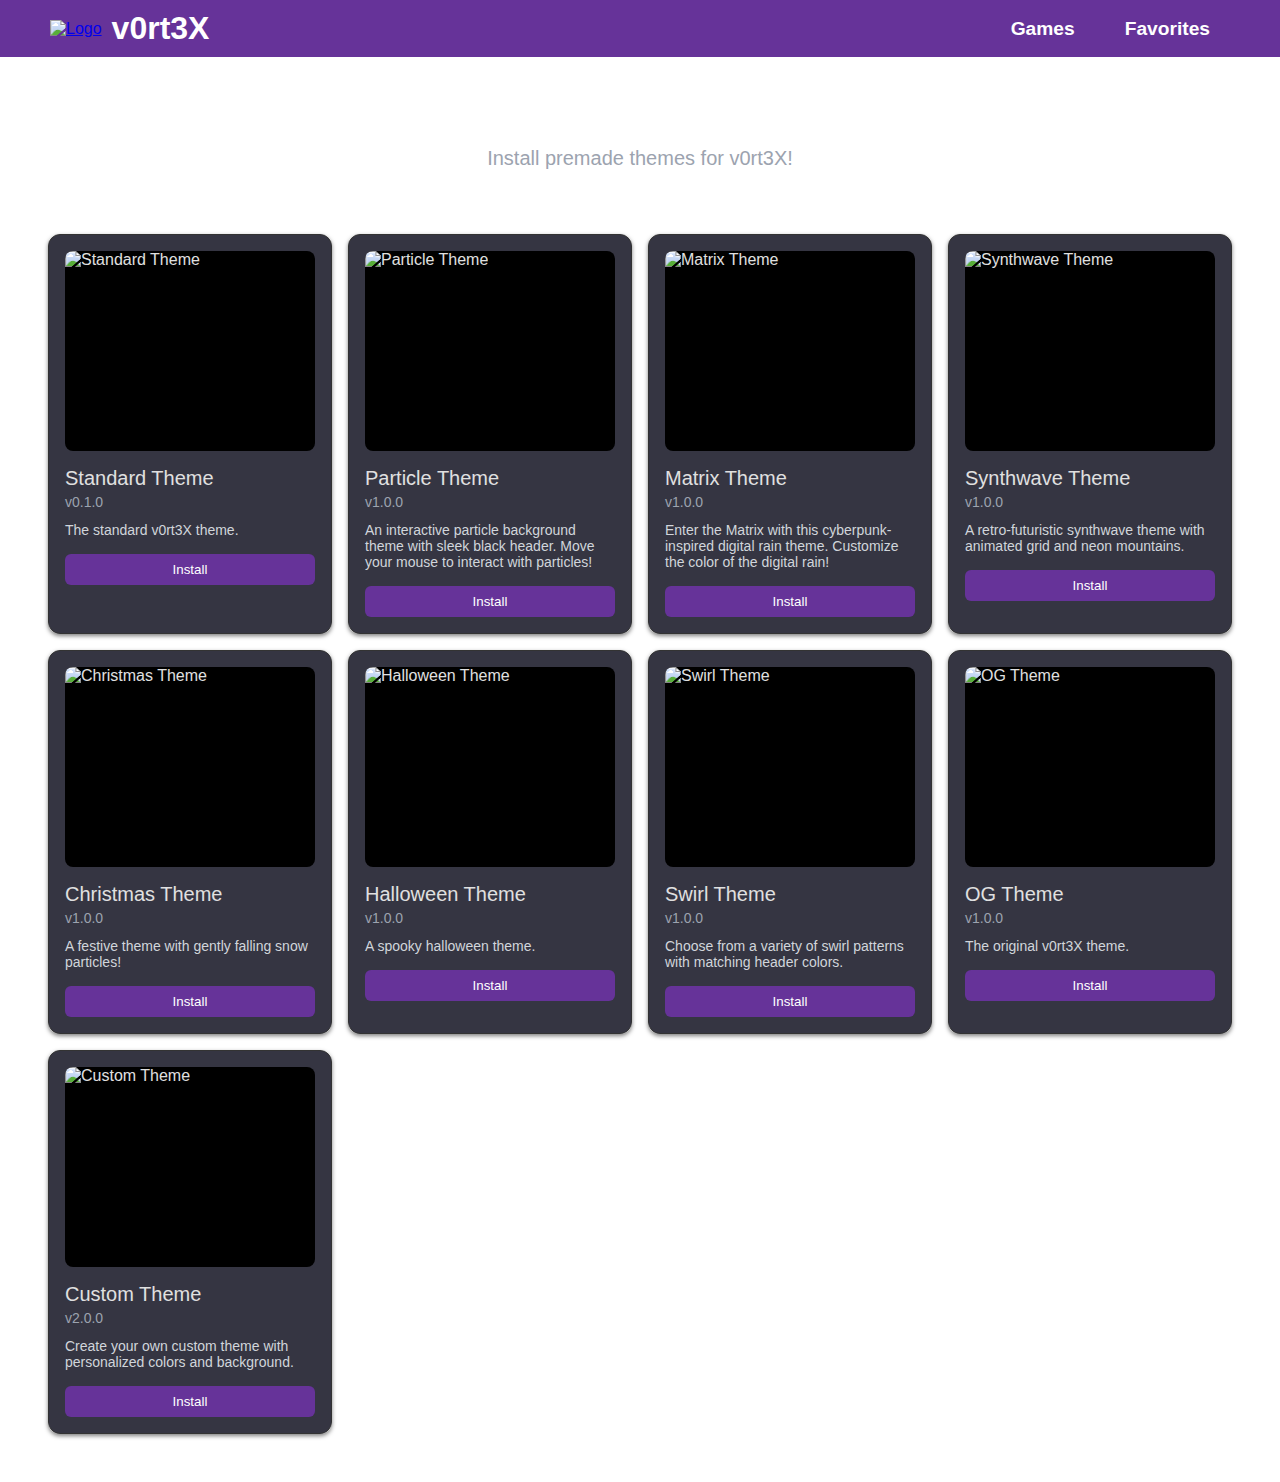
==== setting.html @ ce09fbc5 "Add files via upload" ====
<!DOCTYPE html>
<html lang="en">
<head>
    <meta charset="UTF-8">
    <meta name="viewport" content="width=device-width, initial-scale=1.0">
    <title>v0rt3X | Themes</title>
    <link rel="shortcut icon" href="assets/logo2.png" type="image/png">
    <link rel="stylesheet" href="https://cdnjs.cloudflare.com/ajax/libs/font-awesome/6.0.0-beta3/css/all.min.css">
    <style>
        ::-webkit-scrollbar {
            display: none;
        }

        * {
            margin: 0;
            padding: 0;
            box-sizing: border-box;
        }

        #particles-js {
            position: fixed;
            top: 0;
            left: 0;
            width: 100%;
            height: 100%;
            z-index: -1;
            background-color: #000000;
            display: none;
        }

        #matrix-canvas {
            position: fixed;
            top: 0;
            left: 0;
            width: 100%;
            height: 100%;
            z-index: -1;
            display: none;
        }

        .swirl-theme-interface {
            background-color: rgba(31, 31, 46, 0.95);
            padding: 1.5rem;
            border-radius: 0.75rem;
            margin-top: 1rem;
        }

            .swirl-theme-interface h3 {
                margin-bottom: 1rem;
                color: white;
            }

        .color-options {
            display: grid;
            grid-template-columns: repeat(3, 1fr);
            gap: 1rem;
            margin-top: 1rem;
        }

        .color-option {
            background-color: #2d2d3d;
            color: white;
            padding: 0.5rem 1rem;
            border-radius: 0.375rem;
            cursor: pointer;
            border: 1px solid #444;
            text-align: center;
            transition: transform 0.2s;
        }

            .color-option:hover {
                transform: scale(1.05);
            }

        .color-red {
            background-color: #ff0000;
        }

        .color-purple {
            background-color: #800080;
        }

        .color-gold {
            background-color: #ffd700;
        }

        .color-blue {
            background-color: #0000ff;
        }

        .color-green {
            background-color: #008000;
        }

        .color-black {
            background-color: #000000;
        }

        .custom-theme-interface {
            background-color: rgba(31, 31, 46, 0.95);
            padding: 1.5rem;
            border-radius: 0.75rem;
            margin-top: 1rem;
        }

            .custom-theme-interface h3 {
                margin-bottom: 1rem;
                color: white;
            }

        .custom-theme-controls {
            display: flex;
            flex-direction: column;
            gap: 1rem;
        }

        .control-group {
            display: flex;
            align-items: center;
            gap: 1rem;
        }

            .control-group label {
                min-width: 120px;
                color: white;
            }

        .custom-theme-interface input[type="color"] {
            width: 60px;
            height: 30px;
            padding: 0;
            border: none;
            border-radius: 4px;
        }

        .custom-theme-interface input[type="file"] {
            display: none;
        }

        .file-upload-btn {
            background-color: #2d2d3d;
            color: white;
            padding: 0.5rem 0.5rem;
            border-radius: 0.375rem;
            cursor: pointer;
            border: 1px solid #444;
        }

        .apply-custom-theme {
            background-color: rebeccapurple;
            color: white;
            border: none;
            border-radius: 0.375rem;
            padding: 0.5rem 1rem;
            cursor: pointer;
            margin-top: 1rem;
            width: 100%;
        }

            .apply-custom-theme:hover {
                background-color: #663399;
            }

        .selected-file-name {
            font-size: 0.875rem;
            color: #9ca3af;
            margin-left: 1rem;
        }

        body {
            font-family: Arial, sans-serif;
            margin: 0;
            padding: 0;
            background-image: url('assets/background.jpg');
            background-size: cover;
            background-repeat: no-repeat;
            background-attachment: fixed;
            color: #e0e0e0;
            min-height: 100vh;
            transition: background-image 0.5s ease;
        }

        header {
            width: 100%;
            background-color: rebeccapurple;
            color: white;
            display: flex;
            justify-content: space-between;
            align-items: center;
            padding: 10px 20px;
            border-bottom: none;
            transition: background-color 0.5s ease;
            z-index: 1;
            position: fixed;
        }

        .logo-container {
            display: flex;
            align-items: center;
            margin-left: 30px;
        }

        .logo-img {
            width: 30px;
            height: auto;
            margin-right: 10px;
        }

        #logo-text {
            margin: 0;
            font-size: 2rem;
            color: white;
            text-align: left;
        }

        .nav-container {
            display: flex;
            align-items: center;
        }

            .nav-container a {
                margin-right: 50px;
                font-size: 1.2rem;
                color: white;
                text-decoration: none;
                font-weight: bold;
            }

                .nav-container a:hover {
                    color: purple;
                }

        .container {
            max-width: 1400px;
            margin: 0 auto;
            padding: 2rem;
            position: relative;
            z-index: 1;
        }

        .marketplace-header {
            text-align: center;
            margin-bottom: 3rem;
            color: white;
        }

            .marketplace-header h1 {
                font-size: 2.75rem;
                margin-bottom: 0.5rem;
            }

        .subtitle {
            font-size: 1.25rem;
            color: #9ca3af;
        }

        .grid {
            display: grid;
            grid-template-columns: repeat(4, minmax(250px, 1fr));
            gap: 1rem;
            padding: 1rem;
        }

        .card {
            background-color: rgba(31, 31, 46, 0.9);
            border-radius: 0.75rem;
            padding: 1rem;
            display: flex;
            flex-direction: column;
            height: 100%;
            border: 1px solid #333;
            box-shadow: 0 2px 4px rgba(0, 0, 0, 0.5);
            transition: transform 0.3s ease, box-shadow 0.3s ease;
        }

            .card:hover {
                transform: scale(1.05);
                box-shadow: 0 0 15px 2px rgba(255, 99, 255, 0.5);
            }

        .card-image {
            background-color: #000;
            border-radius: 0.5rem;
            height: 200px;
            overflow: hidden;
            margin-bottom: 1rem;
        }

            .card-image img {
                width: 100%;
                height: 100%;
                object-fit: cover;
            }

        .card-content {
            flex-grow: 1;
        }

        .card-title {
            font-size: 1.25rem;
            font-weight: 500;
            margin-bottom: 0.25rem;
        }

        .card-version {
            color: #9ca3af;
            font-size: 0.875rem;
            margin-bottom: 0.75rem;
        }

        .card-description {
            color: #d1d5db;
            font-size: 0.875rem;
            margin-bottom: 1rem;
        }

        .install-button {
            width: 100%;
            background-color: rebeccapurple;
            color: white;
            border: none;
            border-radius: 0.375rem;
            padding: 0.5rem 1rem;
            cursor: pointer;
            transition: background-color 0.2s;
        }

            .install-button:hover {
                background-color: #663399;
            }

        @media (max-width: 768px) {
            .grid {
                grid-template-columns: 1fr;
            }

            .nav-container a {
                margin-right: 20px;
            }

            .logo-container {
                margin-left: 20px;
            }
        }

        #particles-js {
            position: fixed;
            top: 0;
            left: 0;
            width: 100%;
            height: 100%;
            z-index: -1; /* Changed from -1 to 1 to appear above background */
            pointer-events: none; /* Allows clicking through the snow */
            background-color: transparent; /* Changed from #000000 to transparent */
        }

        /* Update header z-index to appear above particles */
        header {
            width: 100%;
            background-color: rebeccapurple;
            color: white;
            display: flex;
            justify-content: space-between;
            align-items: center;
            padding: 10px 20px;
            border-bottom: none;
            transition: background-color 0.5s ease;
            z-index: 2; /* Changed from 1 to 2 to appear above particles */
            position: relative;
        }

        /* Update container z-index to appear above particles */
        .container {
            max-width: 1400px;
            margin: 0 auto;
            padding: 2rem;
            position: relative;
            z-index: 2; /* Changed from 1 to 2 to appear above particles */
        }
    </style>
    <script>
        // Function to initialize snow effect
        function initSnowEffect() {
            const particleContainer = document.getElementById('particles-js');
            if (!particleContainer) {
                // Create particles-js container if it doesn't exist
                const container = document.createElement('div');
                container.id = 'particles-js';
                document.body.appendChild(container);
            }

            particleContainer.style.display = 'block';
            particleContainer.style.backgroundColor = 'transparent';

            particlesJS('particles-js', {
                particles: {
                    number: {
                        value: 100,
                        density: {
                            enable: true,
                            value_area: 800
                        }
                    },
                    color: {
                        value: "#ffffff"
                    },
                    shape: {
                        type: "circle",
                    },
                    opacity: {
                        value: 0.7,
                        random: false,
                    },
                    size: {
                        value: 4,
                        random: true,
                        anim: {
                            enable: true,
                            speed: 2,
                            size_min: 1,
                            sync: false
                        }
                    },
                    line_linked: {
                        enable: false,
                    },
                    move: {
                        enable: true,
                        speed: 2,
                        direction: "bottom",
                        random: true,
                        straight: false,
                        out_mode: "out",
                        bounce: false,
                        attract: {
                            enable: false,
                            rotateX: 600,
                            rotateY: 1200
                        }
                    }
                },
                interactivity: {
                    detect_on: "canvas",
                    events: {
                        onhover: {
                            enable: true,
                            mode: "bubble"
                        },
                        onclick: {
                            enable: true,
                            mode: "repulse"
                        },
                        resize: true
                    },
                    modes: {
                        bubble: {
                            distance: 200,
                            size: 6,
                            duration: 0.3,
                            opacity: 1,
                            speed: 3
                        },
                        repulse: {
                            distance: 200,
                            duration: 0.4
                        }
                    }
                },
                retina_detect: true
            });
        }

        // Function to check and load theme
        function loadSavedTheme() {
            const savedTheme = localStorage.getItem('v0rt3x-theme');
            if (savedTheme) {
                const themeSettings = JSON.parse(savedTheme);

                if (themeSettings.themeName === "Christmas Theme") {
                    // Apply background and header color
                    if (themeSettings.background === 'none') {
                        document.body.style.backgroundImage = 'none';
                        document.body.style.backgroundColor = '#000000';
                    } else {
                        document.body.style.backgroundImage = `url('${themeSettings.background}')`;
                    }

                    const header = document.querySelector('header');
                    if (header) {
                        header.style.backgroundColor = themeSettings.headerColor;
                    }

                    // Initialize snow effect
                    initSnowEffect();
                }
            }
        }

        // Add required CSS
        const snowStyles = document.createElement('style');
        snowStyles.textContent = `
        #particles-js {
            position: fixed;
            top: 0;
            left: 0;
            width: 100%;
            height: 100%;
            z-index: 1;
            pointer-events: none;
            background-color: transparent;
        }

        header {
            z-index: 2;
            position: relative;
        }

        .container {
            position: relative;
            z-index: 2;
        }
`;
        document.head.appendChild(snowStyles);

        // Load theme when DOM is ready
        document.addEventListener('DOMContentLoaded', loadSavedTheme);
    </script>
    <script>
        function loadSavedTheme() {
            const savedTheme = localStorage.getItem('v0rt3x-theme');
            if (savedTheme) {
                const themeSettings = JSON.parse(savedTheme);

                if (themeSettings.themeName === "Matrix Theme") {
                    document.body.style.backgroundImage = 'none';
                    document.body.style.backgroundColor = '#000000';
                    document.querySelector('header').style.backgroundColor = '#003300';

                    const matrixCanvas = document.getElementById('matrix-canvas');
                    if (matrixCanvas) {
                        matrixCanvas.style.display = 'block';
                        if (matrixCanvas.dataset.animationId) {
                            cancelAnimationFrame(parseInt(matrixCanvas.dataset.animationId));
                        }
                        // Make sure your matrix initialization function is available and uses this color
                        initMatrix(themeSettings.matrixColor || '#00FF00');
                    }
                }
            }
        }

        document.addEventListener('DOMContentLoaded', loadSavedTheme);
    </script>
</head>
<body>
    <div id="particles-js"></div>
    <canvas id="matrix-canvas" style="position: fixed; top: 0; left: 0; z-index: -1; display: none;"></canvas>
    <header>
        <div class="logo-container">
            <a href="index.html"><img src="assets/logo.png" alt="Logo" class="logo-img"></a>
            <h1 id="logo-text">v0rt3X</h1>
        </div>
        <div class="nav-container">
            <a href="g.html">Games</a>
            <a href="favorites.html" class="active">Favorites</a>
        </div>
    </header>

    <div class="container">
        <div class="marketplace-header">
            <h1>THEMES</h1>
            <p class="subtitle">Install premade themes for v0rt3X!</p>
        </div>

        <div class="grid" id="extensions-grid"></div>
    </div>

    <script src="https://cdnjs.cloudflare.com/ajax/libs/particles.js/2.0.0/particles.min.js"></script>
    <script>
        document.getElementById('logo-text').addEventListener('click', function () {
            window.location.href = ('index.html')
        });

        const themes = {
            standard: {
                name: "Standard Theme",
                version: "v0.1.0",
                description: "The standard v0rt3X theme.",
                background: 'assets/background.jpg',
                headerColor: 'rebeccapurple',
                icon: "assets/theme.png",
                type: "main"
            },
            particle: {
                name: "Particle Theme",
                version: "v1.0.0",
                description: "An interactive particle background theme with sleek black header. Move your mouse to interact with particles!",
                background: 'none',
                headerColor: 'black',
                icon: "assets/theme4.png",
                type: "main",
                customInit: function (color = '#4B0082') {
                    const particleContainer = document.getElementById('particles-js');
                    particleContainer.style.display = 'block';

                    particlesJS('particles-js', {
                        particles: {
                            number: { value: 150, density: { enable: true, value_area: 800 } },
                            color: { value: color },
                            shape: {
                                type: 'circle',
                                stroke: { width: 0, color: '#000000' }
                            },
                            opacity: { value: 1, random: false },
                            size: { value: 4, random: true },
                            move: {
                                enable: true,
                                speed: 1.6,
                                direction: 'top',
                                random: false,
                                straight: false,
                                out_mode: 'out'
                            },
                            line_linked: {
                                enable: true,
                                distance: 145,
                                color: color,
                                opacity: 1,
                                width: 2
                            }
                        },
                        interactivity: {
                            detect_on: 'window',
                            events: {
                                onhover: { enable: true, mode: 'grab' },
                                onclick: { enable: true, mode: 'push' }
                            },
                            modes: {
                                repulse: { distance: 100, duration: 0.25 },
                                grab: { distance: 155 },
                                push: { particles_nb: 4 }
                            }
                        },
                        retina_detect: true,
                        fps_limit: 60
                    });
                }
            },
            matrix: {
                name: "Matrix Theme",
                version: "v1.0.0",
                description: "Enter the Matrix with this cyberpunk-inspired digital rain theme. Customize the color of the digital rain!",
                background: 'none',
                headerColor: '#003300',
                icon: "assets/matrix.png",
                type: "main",
                customInit: function (color = '#00FF00') {
                    const canvas = document.getElementById('matrix-canvas');
                    const ctx = canvas.getContext('2d');

                    function resizeCanvas() {
                        canvas.width = window.innerWidth;
                        canvas.height = window.innerHeight;
                    }
                    resizeCanvas();
                    window.addEventListener('resize', resizeCanvas);

                    const matrix = "abcdefghijklmnopqrstuvwxyzABCDEFGHIJKLMNOPQRSTUVWXYZ123456789@#$%^&*()*&^%+-/~{[|`]}";
                    const characters = matrix.split("");

                    const fontSize = 20;
                    const columns = canvas.width / fontSize;
                    const drops = [];

                    for (let x = 0; x < columns; x++) {
                        drops[x] = 1;
                    }

                    function draw() {


                        ctx.fillStyle = "rgba(0, 0, 0, 0.05)";
                        ctx.fillRect(0, 0, canvas.width, canvas.height);

                        ctx.fillStyle = color;
                        ctx.font = fontSize + "px monospace";

                        for (let i = 0; i < drops.length; i++) {
                            const text = characters[Math.floor(Math.random() * characters.length)];
                            ctx.fillText(text, i * fontSize, drops[i] * fontSize);

                            if (drops[i] * fontSize > canvas.height && Math.random() > 0.975) {
                                drops[i] = 0;
                            }

                            drops[i]++;
                        }
                    }

                    let animationId;
                    function animate() {
                        animationId = requestAnimationFrame(animate);
                        draw();
                    }

                    animate();
                    canvas.dataset.animationId = animationId;
                }
            },
            synthwave: {
                name: "Synthwave Theme",
                version: "v1.0.0",
                description: "A retro-futuristic synthwave theme with animated grid and neon mountains.",
                background: 'assets/sythwave.gif',
                headerColor: '#ff1493',
                icon: "assets/syth.png",
                type: "main",
            },
            christmas: {
                name: "Christmas Theme",
                version: "v1.0.0",
                description: "A festive theme with gently falling snow particles!",
                background: 'assets/snow.png',
                headerColor: '#004AAD',
                icon: "assets/christmas.png",
                type: "main",
                customInit: function () {
                    const particleContainer = document.getElementById('particles-js');
                    particleContainer.style.display = 'block';

                    particlesJS('particles-js', {
                        particles: {
                            number: {
                                value: 200,
                                density: {
                                    enable: true,
                                    value_area: 800
                                }
                            },
                            color: {
                                value: "#ffffff"
                            },
                            shape: {
                                type: "circle",
                            },
                            opacity: {
                                value: 1,
                                random: false,
                            },
                            size: {
                                value: 4,
                                random: true,
                            },
                            line_linked: {
                                enable: false,
                            },
                            move: {
                                enable: true,
                                speed: 2,
                                direction: "bottom",
                                random: true,
                                straight: false,
                                out_mode: "out",
                                bounce: false,
                            }
                        },
                        interactivity: {
                            detect_on: "canvas",
                            events: {
                                onhover: {
                                    enable: true,
                                    mode: "repulse"
                                },
                                onclick: {
                                    enable: true,
                                    mode: "push"
                                },
                                resize: true
                            },
                            modes: {
                                repulse: {
                                    distance: 100,
                                    duration: 0.4
                                },
                                push: {
                                    particles_nb: 4
                                }
                            }
                        },
                        retina_detect: true
                    });
                }
            },
            Halloweenn: {
                name: "Halloween Theme",
                version: "v1.0.0",
                description: "A spooky halloween theme.",
                background: 'assets/hall.png',
                headerColor: '#000000',
                icon: "assets/halloween.png",
                type: "main",
            },
            swirl: {
                name: "Swirl Theme",
                version: "v1.0.0",
                description: "Choose from a variety of swirl patterns with matching header colors.",
                icon: "assets/theme-3.png",
                headerColor: 'rebeccapurple',
                background: 'assets/background.jpg',
                type: "main"
            },
            og: {
                name: "OG Theme",
                version: "v1.0.0",
                description: "The original v0rt3X theme.",
                background: 'assets/og-theme.jpg',
                headerColor: '#1a1a1a',
                icon: "assets/theme-2.png",
                type: "main"
            },
            custom: {
                name: "Custom Theme",
                version: "v2.0.0",
                description: "Create your own custom theme with personalized colors and background.",
                icon: "assets/theme.png",
                headerColor: 'rebeccapurple',
                type: "main"
            }
        };

        function createMatrixThemeInterface() {
            const interfaceDiv = document.createElement('div');
            interfaceDiv.className = 'custom-theme-interface';
            interfaceDiv.innerHTML = `
<h3>Customize Matrix Theme</h3>
<div class="custom-theme-controls">
            <div class="control-group">
                <label>Matrix Color:</label>
                <input type="color" id="matrixColor" value="#00FF00">
            </div>
            <button class="apply-custom-theme" onclick="applyMatrixTheme()">Apply Theme</button>
</div>
                    `;
            return interfaceDiv;
        }

        function applyMatrixTheme() {
            const color = document.getElementById('matrixColor').value;
            document.body.style.backgroundImage = 'none';
            document.body.style.backgroundColor = '#000000';
            document.querySelector('header').style.backgroundColor = '#000000';

            const particleContainer = document.getElementById('particles-js');
            const matrixCanvas = document.getElementById('matrix-canvas');

            if (particleContainer) {
                particleContainer.style.display = 'none';
            }
            if (matrixCanvas) {
                matrixCanvas.style.display = 'block';
                if (matrixCanvas.dataset.animationId) {
                    cancelAnimationFrame(parseInt(matrixCanvas.dataset.animationId));
                }
                themes.matrix.customInit(color);
            }

            const themeSettings = {
                themeName: "Matrix Theme",
                background: 'none',
                headerColor: '#000000',
                matrixColor: color
            };
            localStorage.setItem('v0rt3x-theme', JSON.stringify(themeSettings));
        }

        function createParticleThemeInterface() {
            const interfaceDiv = document.createElement('div');
            interfaceDiv.className = 'custom-theme-interface';
            interfaceDiv.innerHTML = `
<h3>Customize Particle Theme</h3>
<div class="custom-theme-controls">
            <div class="control-group">
                <label>Particle Color:</label>
                <input type="color" id="particleColor" value="#4B0082">
            </div>
            <button class="apply-custom-theme" onclick="applyParticleTheme()">Apply Theme</button>
</div>
                    `;
            return interfaceDiv;
        }

        function createSwirlThemeInterface() {
            const interfaceDiv = document.createElement('div');
            interfaceDiv.className = 'swirl-theme-interface';
            interfaceDiv.innerHTML = `
<h3>Choose Swirl Color</h3>
<div class="color-options">
            <div class="color-option color-red" onclick="applySwirlTheme('red', '#ff0000')">Red</div>
            <div class="color-option color-purple" onclick="applySwirlTheme('purple', '#800080')">Purple</div>
            <div class="color-option color-gold" onclick="applySwirlTheme('gold', '#ffd700')">Gold</div>
            <div class="color-option color-blue" onclick="applySwirlTheme('blue', '#0000ff')">Blue</div>
            <div class="color-option color-green" onclick="applySwirlTheme('green', '#008000')">Green</div>
            <div class="color-option color-black" onclick="applySwirlTheme('black', '#000000')">Black</div>
</div>
                    `;
            return interfaceDiv;
        }

        function createCustomThemeInterface() {
            const interfaceDiv = document.createElement('div');
            interfaceDiv.className = 'custom-theme-interface';
            interfaceDiv.innerHTML = `
<h3>Customize Theme</h3>
<div class="custom-theme-controls">
            <div class="control-group">
                <label>Header Color:</label>
                <input type="color" id="headerColor" value="#663399">
            </div>
            <div class="control-group">
                <label>Background:</label>
                <label class="file-upload-btn" for="backgroundFile">
                    Choose File
                </label>
                <input type="file" id="backgroundFile" accept="image/*">
            </div>
            <button class="apply-custom-theme" onclick="applyCustomTheme()">Apply Theme</button>
</div>
                    `;
            return interfaceDiv;
        }

        function createThemeCard(theme) {
            const card = document.createElement('div');
            card.className = 'card';

            card.innerHTML = `
<div class="card-image">
            <img src="${theme.icon}" alt="${theme.name}">
</div>
<div class="card-content">
            <h2 class="card-title">${theme.name}</h2>
            <div class="card-version">${theme.version}</div>
            <p class="card-description">${theme.description}</p>
            <button class="install-button">Install</button>
</div>
                    `;

            const installButton = card.querySelector('.install-button');
            installButton.addEventListener('click', () => {
                const existingInterface = document.querySelector('.custom-theme-interface, .swirl-theme-interface');
                if (existingInterface) {
                    existingInterface.remove();
                }

                if (theme.name === "Custom Theme") {
                    card.appendChild(createCustomThemeInterface());
                } else if (theme.name === "Swirl Theme") {
                    card.appendChild(createSwirlThemeInterface());
                } else if (theme.name === "Particle Theme") {
                    card.appendChild(createParticleThemeInterface());
                } else if (theme.name === "Matrix Theme") {
                    card.appendChild(createMatrixThemeInterface());
                } else {
                    applyTheme(theme);
                }
            });

            return card;
        }

        function initializeParticles(color) {
            if (window.particlesJS) {
                themes.particle.customInit(color);
            }
        }

        function applySwirlTheme(color, headerColor) {
            document.body.style.backgroundImage = `url('assets/swirl/${color}.jpg')`;
            document.querySelector('header').style.backgroundColor = headerColor;

            const particleContainer = document.getElementById('particles-js');
            const matrixCanvas = document.getElementById('matrix-canvas');
            if (particleContainer) {
                particleContainer.style.display = 'none';
            }
            if (matrixCanvas) {
                matrixCanvas.style.display = 'none';
                if (matrixCanvas.dataset.animationId) {
                    cancelAnimationFrame(parseInt(matrixCanvas.dataset.animationId));
                }
            }

            const themeSettings = {
                themeName: "Swirl Theme",
                background: `assets/swirl/${color}.jpg`,
                headerColor: headerColor
            };
            localStorage.setItem('v0rt3x-theme', JSON.stringify(themeSettings));
        }

        function applyParticleTheme() {
            const color = document.getElementById('particleColor').value;
            document.body.style.backgroundImage = 'none';
            document.body.style.backgroundColor = '#000000';
            document.querySelector('header').style.backgroundColor = '#000000';

            const particleContainer = document.getElementById('particles-js');
            const matrixCanvas = document.getElementById('matrix-canvas');
            if (particleContainer) {
                particleContainer.style.display = 'block';
                initializeParticles(color);
            }
            if (matrixCanvas) {
                matrixCanvas.style.display = 'none';
                if (matrixCanvas.dataset.animationId) {
                    cancelAnimationFrame(parseInt(matrixCanvas.dataset.animationId));
                }
            }

            const themeSettings = {
                themeName: "Particle Theme",
                background: 'none',
                headerColor: '#000000',
                particleColor: color
            };
            localStorage.setItem('v0rt3x-theme', JSON.stringify(themeSettings));
        }

        function applyCustomTheme() {
            const headerColor = document.getElementById('headerColor').value;
            const backgroundFile = document.getElementById('backgroundFile').files[0];

            const particleContainer = document.getElementById('particles-js');
            const matrixCanvas = document.getElementById('matrix-canvas');
            if (particleContainer) {
                particleContainer.style.display = 'none';
            }
            if (matrixCanvas) {
                matrixCanvas.style.display = 'none';
                if (matrixCanvas.dataset.animationId) {
                    cancelAnimationFrame(parseInt(matrixCanvas.dataset.animationId));
                }
            }

            document.querySelector('header').style.backgroundColor = headerColor;

            if (backgroundFile) {
                const reader = new FileReader();
                reader.onload = function (e) {
                    document.body.style.backgroundImage = `url('${e.target.result}')`;

                    const themeSettings = {
                        themeName: "Custom Theme",
                        background: e.target.result,
                        headerColor: headerColor
                    };
                    localStorage.setItem('v0rt3x-theme', JSON.stringify(themeSettings));
                };
                reader.readAsDataURL(backgroundFile);
            }
        }

        function applyTheme(theme) {
            const particleContainer = document.getElementById('particles-js');
            const matrixCanvas = document.getElementById('matrix-canvas');

            // Reset all special effects first
            if (particleContainer) {
                particleContainer.style.display = 'none';
            }
            if (matrixCanvas) {
                matrixCanvas.style.display = 'none';
                if (matrixCanvas.dataset.animationId) {
                    cancelAnimationFrame(parseInt(matrixCanvas.dataset.animationId));
                }
            }

            // Apply background
            if (theme.background === 'none') {
                document.body.style.backgroundImage = 'none';
                document.body.style.backgroundColor = '#000000';
            } else {
                document.body.style.backgroundImage = `url('${theme.background}')`;
            }

            // Apply header color
            document.querySelector('header').style.backgroundColor = theme.headerColor;

            // Apply theme-specific effects
            if (theme.name === "Christmas Theme") {
                if (particleContainer) {
                    particleContainer.style.backgroundColor = 'transparent';
                    theme.customInit();
                }
            } else if (theme.name === "Particle Theme") {
                if (particleContainer) {
                    particleContainer.style.backgroundColor = '#000000';
                    particleContainer.style.display = 'block';
                    initializeParticles(theme.particleColor || '#4B0082');
                }
            } else if (theme.name === "Matrix Theme") {
                if (matrixCanvas) {
                    matrixCanvas.style.display = 'block';
                    theme.customInit(theme.matrixColor || '#00FF00');
                }
            }

            // Save theme settings
            const themeSettings = {
                themeName: theme.name,
                background: theme.background,
                headerColor: theme.headerColor,
                particleColor: theme.particleColor,
                matrixColor: theme.matrixColor
            };
            localStorage.setItem('v0rt3x-theme', JSON.stringify(themeSettings));
        }

        function loadSavedTheme() {
            const savedTheme = localStorage.getItem('v0rt3x-theme');
            if (savedTheme) {
                const themeSettings = JSON.parse(savedTheme);

                if (themeSettings.themeName === "Matrix Theme") {
                    document.body.style.backgroundImage = 'none';
                    document.body.style.backgroundColor = '#000000';
                    document.querySelector('header').style.backgroundColor = '#003300';

                    const matrixCanvas = document.getElementById('matrix-canvas');
                    if (matrixCanvas) {
                        matrixCanvas.style.display = 'block';
                        if (matrixCanvas.dataset.animationId) {
                            cancelAnimationFrame(parseInt(matrixCanvas.dataset.animationId));
                        }
                        themes.matrix.customInit(themeSettings.matrixColor || '#00FF00');
                    }
                } else {
                    if (themeSettings.background === 'none') {
                        document.body.style.backgroundImage = 'none';
                        document.body.style.backgroundColor = '#000000';
                    } else {
                        document.body.style.backgroundImage = `url('${themeSettings.background}')`;
                    }
                    document.querySelector('header').style.backgroundColor = themeSettings.headerColor;

                    if (themeSettings.themeName === "Particle Theme") {
                        const particleContainer = document.getElementById('particles-js');
                        if (particleContainer) {
                            particleContainer.style.display = 'block';
                            initializeParticles(themeSettings.particleColor || '#4B0082');
                        }
                    }
                }
            }
        }

        document.addEventListener('DOMContentLoaded', () => {
            const grid = document.getElementById('extensions-grid');

            document.addEventListener('change', (e) => {
                if (e.target.id === 'backgroundFile') {
                    const fileName = e.target.files[0]?.name || 'No file chosen';
                    const selectedFileName = document.querySelector('.selected-file-name');
                    if (selectedFileName) {
                        selectedFileName.textContent = fileName;
                    }
                }
            });

            Object.values(themes).forEach(theme => {
                if (theme.type === "main") {
                    grid.appendChild(createThemeCard(theme));
                }
            });

            loadSavedTheme();
        });
    </script>
    <script>
        function initMatrix(color) {
            const canvas = document.getElementById('matrix-canvas');
            if (!canvas) return;

            const ctx = canvas.getContext('2d');
            canvas.width = window.innerWidth;
            canvas.height = window.innerHeight;

            const chars = "ABCDEFGHIJKLMNOPQRSTUVWXYZ0123456789@#$%^&*()";
            const charSize = 20;
            const columns = canvas.width / charSize;
            const drops = new Array(Math.floor(columns)).fill(1);

            let frameCount = 0;

            function draw() {
                frameCount++;

                // Only update every 4 frames
                if (frameCount % 4 === 0) {
                    ctx.fillStyle = 'rgba(0, 0, 0, 0.1)';
                    ctx.fillRect(0, 0, canvas.width, canvas.height);

                    ctx.fillStyle = color;
                    ctx.font = `${charSize}px monospace`;

                    for (let i = 0; i < drops.length; i++) {
                        const text = chars[Math.floor(Math.random() * chars.length)];
                        ctx.fillText(text, i * charSize, drops[i] * charSize);

                        if (drops[i] * charSize > canvas.height && Math.random() > 0.99) {
                            drops[i] = 0;
                        }
                        drops[i]++;
                    }
                }

                canvas.dataset.animationId = requestAnimationFrame(draw);
            }

            draw();
        }

        // Keep the window resize handler
        window.addEventListener('resize', () => {
            const canvas = document.getElementById('matrix-canvas');
            if (canvas) {
                canvas.width = window.innerWidth;
                canvas.height = window.innerHeight;
            }
        });
    </script>
    <!-- Add these elements right after the opening <body> tag -->
    <div id="particles-js"></div>
    <canvas id="matrix-canvas" style="position: fixed; top: 0; left: 0; z-index: -1; display: none;"></canvas>
</body>
</html >
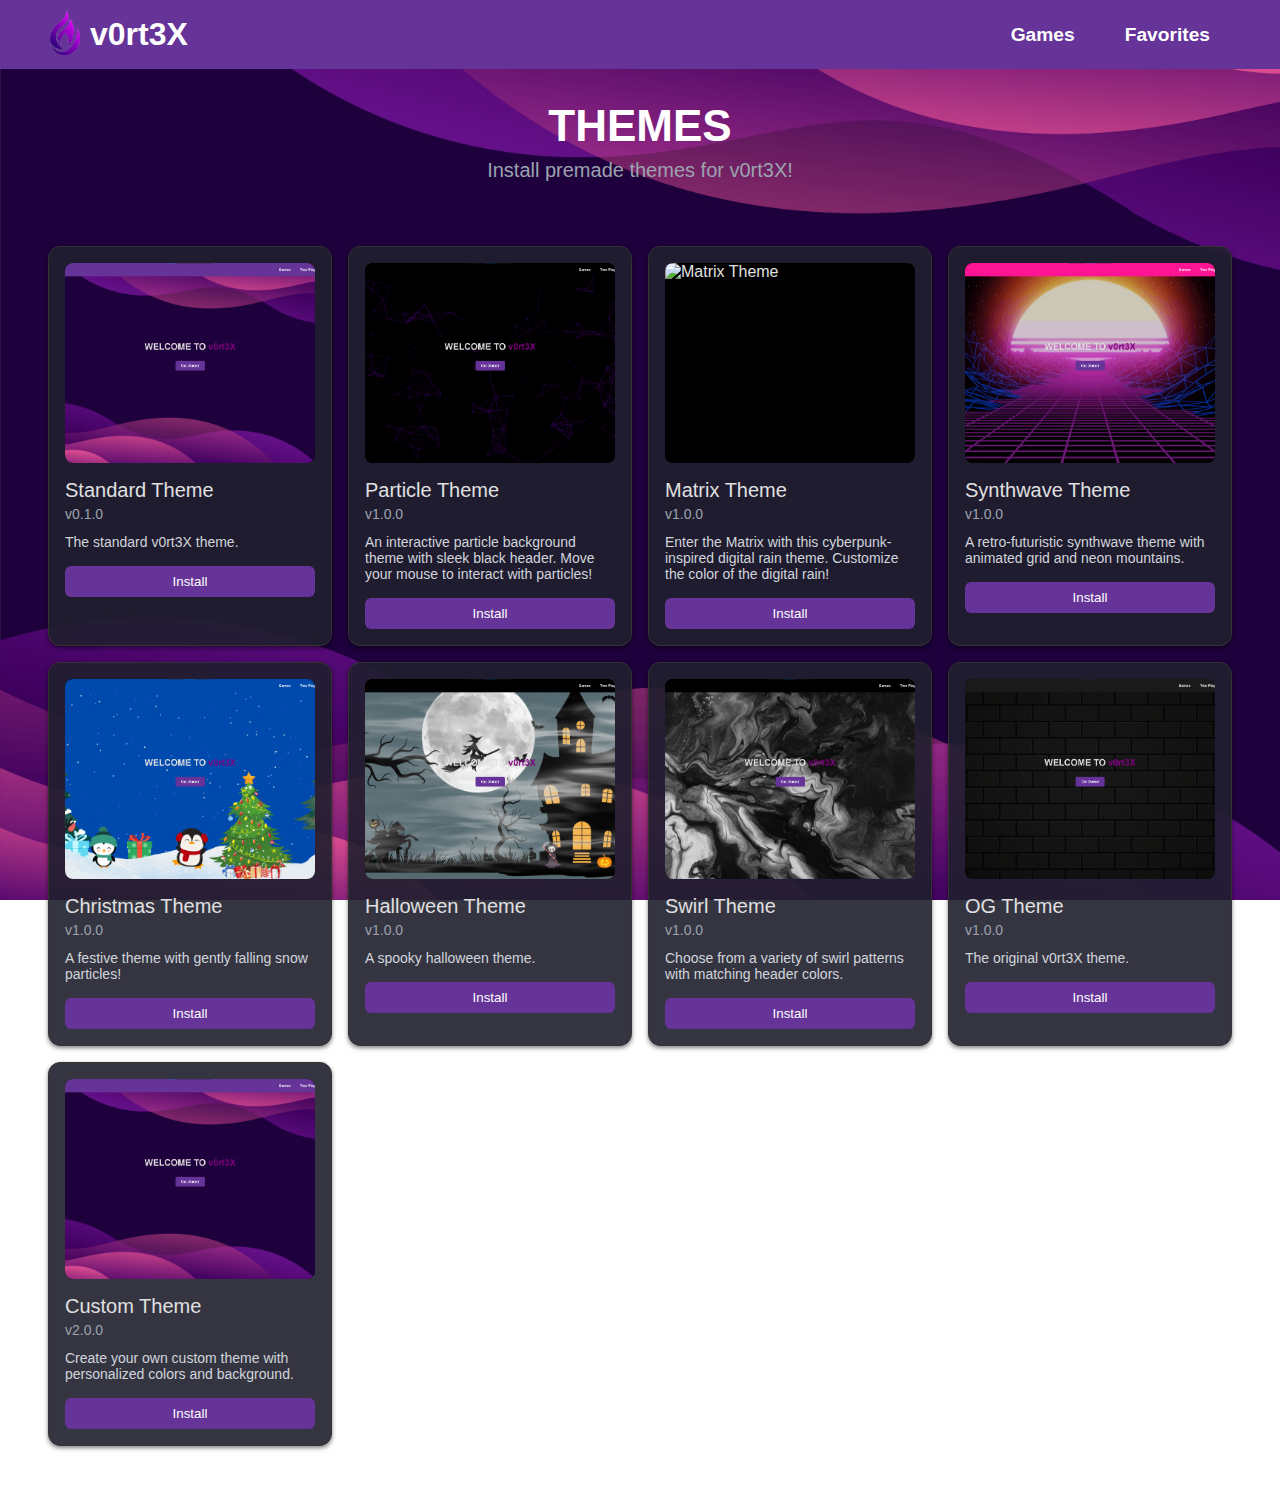
==== commit f83fe625: "Add files via upload" ====
--- a/setting.html
+++ b/setting.html
@@ -975,28 +975,51 @@
         }
 
         function applySwirlTheme(color, headerColor) {
-            document.body.style.backgroundImage = `url('assets/swirl/${color}.jpg')`;
-            document.querySelector('header').style.backgroundColor = headerColor;
-
-            const particleContainer = document.getElementById('particles-js');
-            const matrixCanvas = document.getElementById('matrix-canvas');
-            if (particleContainer) {
-                particleContainer.style.display = 'none';
-            }
-            if (matrixCanvas) {
-                matrixCanvas.style.display = 'none';
-                if (matrixCanvas.dataset.animationId) {
-                    cancelAnimationFrame(parseInt(matrixCanvas.dataset.animationId));
-                }
-            }
-
-            const themeSettings = {
-                themeName: "Swirl Theme",
-                background: `assets/swirl/${color}.jpg`,
-                headerColor: headerColor
-            };
-            localStorage.setItem('v0rt3x-theme', JSON.stringify(themeSettings));
-        }
+    // Fix the path to ensure it points to the correct location of swirl backgrounds
+    // The issue is likely that these files don't exist at the specified path
+    // Instead of using a dynamic path, we can use predefined background paths that we know exist
+    
+    // Define background paths based on colors
+    const backgroundPaths = {
+        'red': 'assets/swirl/red.jpg',
+        'purple': 'assets/swirl/purple.jpg',
+        'gold': 'assets/swirl/gold.jpg',
+        'blue': 'assets/swirl/blue.jpg',
+        'green': 'assets/swirl/green.jpg',
+        'black': 'assets/swirl/black.jpg'
+    };
+    
+    // Use a fallback if the color doesn't have a defined background
+    const backgroundPath = backgroundPaths[color] || 'assets/background.jpg';
+    
+    // Set the background image
+    document.body.style.backgroundImage = `url('${backgroundPath}')`;
+    document.querySelector('header').style.backgroundColor = headerColor;
+
+    // Disable any active effects
+    const particleContainer = document.getElementById('particles-js');
+    const matrixCanvas = document.getElementById('matrix-canvas');
+    if (particleContainer) {
+        particleContainer.style.display = 'none';
+    }
+    if (matrixCanvas) {
+        matrixCanvas.style.display = 'none';
+        if (matrixCanvas.dataset.animationId) {
+            cancelAnimationFrame(parseInt(matrixCanvas.dataset.animationId));
+        }
+    }
+
+    // Save theme settings
+    const themeSettings = {
+        themeName: "Swirl Theme",
+        background: backgroundPath,
+        headerColor: headerColor
+    };
+    localStorage.setItem('v0rt3x-theme', JSON.stringify(themeSettings));
+    
+    // Add debug message to console to verify the function is called
+    console.log(`Applied Swirl Theme: ${color} with background: ${backgroundPath}`);
+}
 
         function applyParticleTheme() {
             const color = document.getElementById('particleColor').value;
